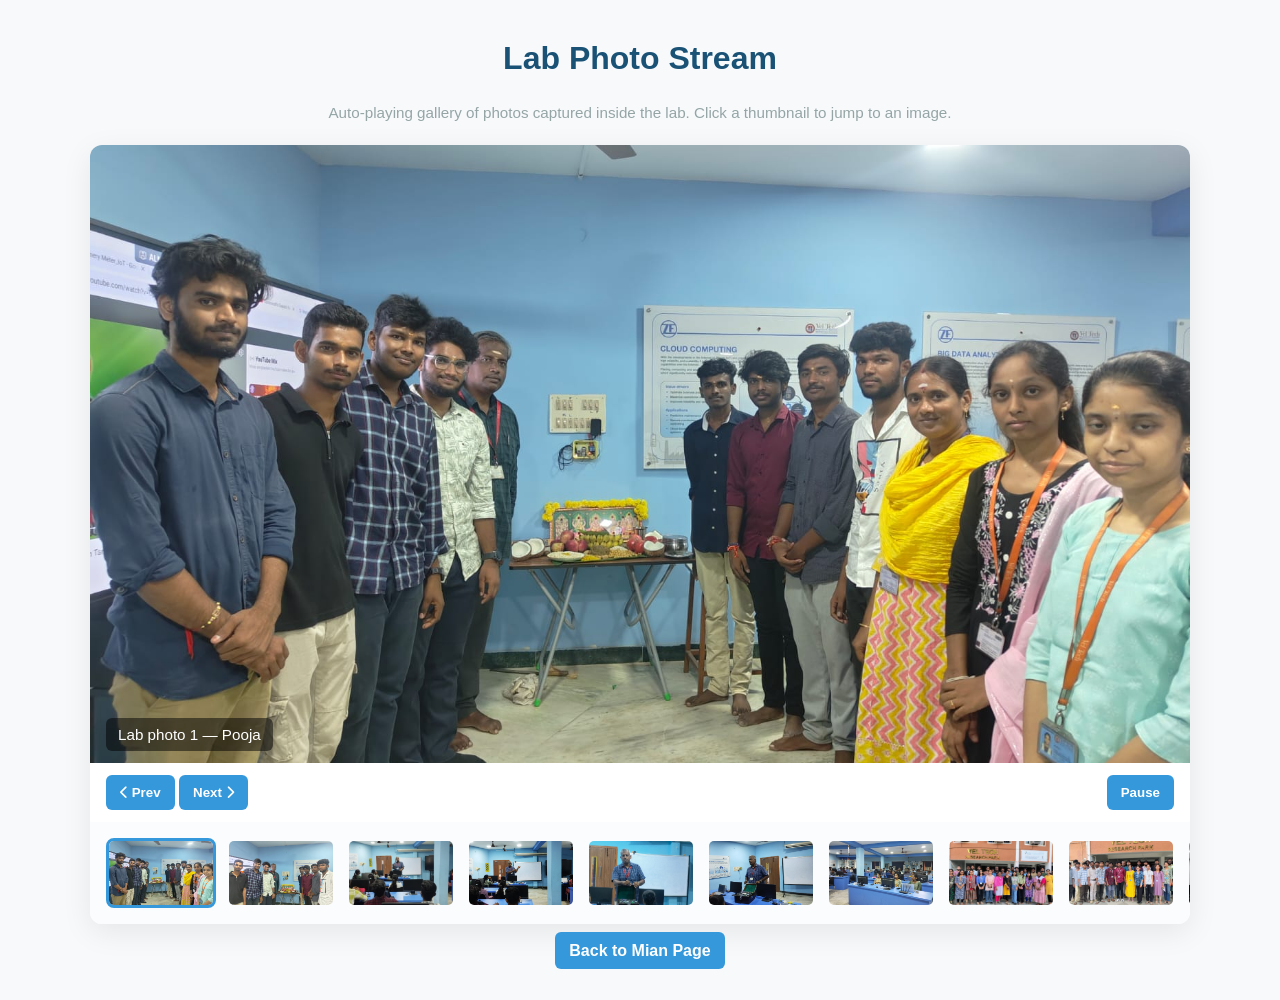
==== lab-images.html @ 705bbbb1 "update" ====
<!DOCTYPE html>
<html lang="en">
<head>
    <meta charset="utf-8">
    <meta name="viewport" content="width=device-width, initial-scale=1">
    <title>Lab Photo Stream</title>
    <link rel="stylesheet" href="https://cdnjs.cloudflare.com/ajax/libs/font-awesome/6.4.0/css/all.min.css">
    <style>
        :root{
            --primary: #1a5276;
            --secondary: #3498db;
            --light: #f7f9fb;
            --dark: #2c3e50;
            --gray: #95a5a6;
        }
        *{box-sizing:border-box}
        body{font-family: 'Segoe UI', Tahoma, Geneva, Verdana, sans-serif; margin:0; background:var(--light); color:var(--dark)}
        .container{width:90%; max-width:1100px; margin:40px auto;}
        .section-title{ text-align:center; margin-bottom:24px }
        .section-title h2{ color:var(--primary); font-size:2rem }
        .carousel{ background:white; border-radius:12px; box-shadow:0 8px 30px rgba(0,0,0,0.08); overflow:hidden }
        .main-slide{ position:relative; width:100%; padding-top:56.25%; /* 16:9 */ }
        .main-slide img{ 
            position:absolute; 
            top:0; left:0; 
            width:100%; 
            height:100%; 
            object-fit:cover;
            transition: opacity 0.6s ease-in-out; /* Fade transition duration */
            opacity: 1;
        }
        .main-slide img.fade-out {
            opacity: 0;
        }
        .caption{ 
            position:absolute; 
            left:16px; 
            bottom:12px; 
            background:rgba(0,0,0,0.5); 
            color:white; 
            padding:8px 12px; 
            border-radius:6px; 
            font-size:0.95rem;
            transition: opacity 0.3s ease-in-out; /* Subtle caption fade */
        }
        .thumbnails{ display:flex; gap:10px; padding:16px; align-items:center; overflow-x:auto; background:#fbfcfd }
        .thumb{ flex:0 0 auto; width:110px; height:70px; border-radius:8px; overflow:hidden; cursor:pointer; border:3px solid transparent }
        .thumb img{ width:100%; height:100%; object-fit:cover }
        .thumb.active{ border-color:var(--secondary) }
        .controls{ display:flex; justify-content:space-between; align-items:center; padding:12px 16px }
        .btn{ background:var(--secondary); color:white; border:none; padding:10px 14px; border-radius:6px; cursor:pointer; font-weight:600 }
        .meta{ color:var(--gray); font-size:0.95rem }

        @media (max-width:600px){ .thumb{ width:90px; height:60px } .caption{ left:10px; right:10px } }
    </style>
</head>
<body>
    <div class="container">
        <div class="section-title">
            <h2>Lab Photo Stream</h2>
            <p class="meta">Auto-playing gallery of photos captured inside the lab. Click a thumbnail to jump to an image.</p>
        </div>

        <div class="carousel" id="carousel">
            <div class="main-slide" id="mainSlide">
                <img src="Images/Gallery/Image1.jpg" alt="Lab photo 1" id="mainImage">
                <div class="caption" id="mainCaption">Lab photo 1 — Prototype testing</div>
            </div>
            <div class="controls">
                <div>
                    <button class="btn" id="prevBtn"><i class="fas fa-chevron-left"></i> Prev</button>
                    <button class="btn" id="nextBtn">Next <i class="fas fa-chevron-right"></i></button>
                </div>
                <div>
                    <button class="btn" id="playPauseBtn">Pause</button>
                </div>
            </div>
            <div class="thumbnails" id="thumbnails">
                <div class="thumb active" data-src="Images/Gallery/Image1.jpg" data-caption="Lab photo 1 — Pooja"><img src="Images/Gallery/Image1.jpg" alt="thumb1"></div>
                <div class="thumb" data-src="Images/Gallery/Image2.jpg" data-caption="Lab photo 2 — Pooja"><img src="Images/Gallery/Image2.jpg" alt="thumb2"></div>
                <div class="thumb" data-src="Images/Gallery/Image5.jpg" data-caption="Lab photo 5 — Workshop"><img src="Images/Gallery/Image5.jpg" alt="thumb5"></div>
                <div class="thumb" data-src="Images/Gallery/image6.jpg" data-caption="Lab photo 6 — Workshop"><img src="Images/Gallery/image6.jpg" alt="thumb6"></div>
                <div class="thumb" data-src="Images/Gallery/image7.jpg" data-caption="Lab photo 7 — Workshop"><img src="Images/Gallery/image7.jpg" alt="thumb7"></div>
                <div class="thumb" data-src="Images/Gallery/Image8.jpg" data-caption="Lab photo 8 — Workshop"><img src="Images/Gallery/Image8.jpg" alt="thumb8"></div>
                <div class="thumb" data-src="Images/Gallery/Image9.jpg" data-caption="Lab photo 9 — Workshop"><img src="Images/Gallery/Image9.jpg" alt="thumb9"></div>
                <div class="thumb" data-src="Images/Gallery/Image3.jpg" data-caption="Lab photo 3 — Workshop"><img src="Images/Gallery/Image3.jpg" alt="thumb3"></div>
                <div class="thumb" data-src="Images/Gallery/Image4.jpg" data-caption="Lab photo 4 — Workshop"><img src="Images/Gallery/Image4.jpg" alt="thumb4"></div>
                <div class="thumb" data-src="Images/Gallery/Image10.jpg" data-caption="Lab photo 10 — Workshop"><img src="Images/Gallery/Image10.jpg" alt="thumb10"></div>
                <div class="thumb" data-src="Images/Gallery/Image11.jpg" data-caption="Lab photo 11 — Internship June-2025"><img src="Images/Gallery/Image11.jpg" alt="thumb11"></div>
                <div class="thumb" data-src="Images/Gallery/Image12.jpg" data-caption="Lab photo 12 — Fun"><img src="Images/Gallery/Image12.jpg" alt="thumb12"></div>
                <div class="thumb" data-src="Images/Gallery/image13.jpg" data-caption="Lab photo 13 — PCB Master"><img src="Images/Gallery/image13.jpg" alt="thumb13"></div>
            </div>
        </div>

        <p style="text-align:center;margin-top:18px"><a href="index.html" class="btn" style="text-decoration:none">Back to Mian Page</a></p>
    </div>

    <script>
        (function(){
            const images = Array.from(document.querySelectorAll('.thumb'));
            const mainImage = document.getElementById('mainImage');
            const mainCaption = document.getElementById('mainCaption');
            const prevBtn = document.getElementById('prevBtn');
            const nextBtn = document.getElementById('nextBtn');
            const playPauseBtn = document.getElementById('playPauseBtn');
            let current = 0;
            let playing = true;
            let interval = null;

            function goTo(index){
                if(index < 0) index = images.length -1;
                if(index >= images.length) index = 0;
                current = index;
                const thumb = images[current];
                const src = thumb.dataset.src;
                const caption = thumb.dataset.caption;

                // Fade out current image and caption
                mainImage.classList.add('fade-out');
                mainCaption.style.opacity = '0.5';

                // After half the transition duration, swap and fade in
                setTimeout(() => {
                    mainImage.src = src;
                    mainCaption.textContent = caption;
                    mainImage.classList.remove('fade-out');
                    mainCaption.style.opacity = '1';
                }, 300); // Matches half of 0.6s transition

                images.forEach(t => t.classList.remove('active'));
                thumb.classList.add('active');
                // Ensure thumbnail visible
                thumb.scrollIntoView({behavior:'smooth', inline:'center'});
            }

            function next(){ goTo(current+1); }
            function prev(){ goTo(current-1); }

            images.forEach((thumb, idx) => {
                thumb.addEventListener('click', ()=>{
                    goTo(idx);
                    pause();
                });
            });

            nextBtn.addEventListener('click', ()=>{ next(); pause(); });
            prevBtn.addEventListener('click', ()=>{ prev(); pause(); });

            function play(){
                playing = true;
                playPauseBtn.textContent = 'Pause';
                interval = setInterval(next, 3000);
            }
            function pause(){
                playing = false;
                playPauseBtn.textContent = 'Play';
                clearInterval(interval);
            }

            playPauseBtn.addEventListener('click', ()=>{
                if(playing) pause(); else play();
            });

            // init
            goTo(0);
            play();
        })();
    </script>
</body>
</html>
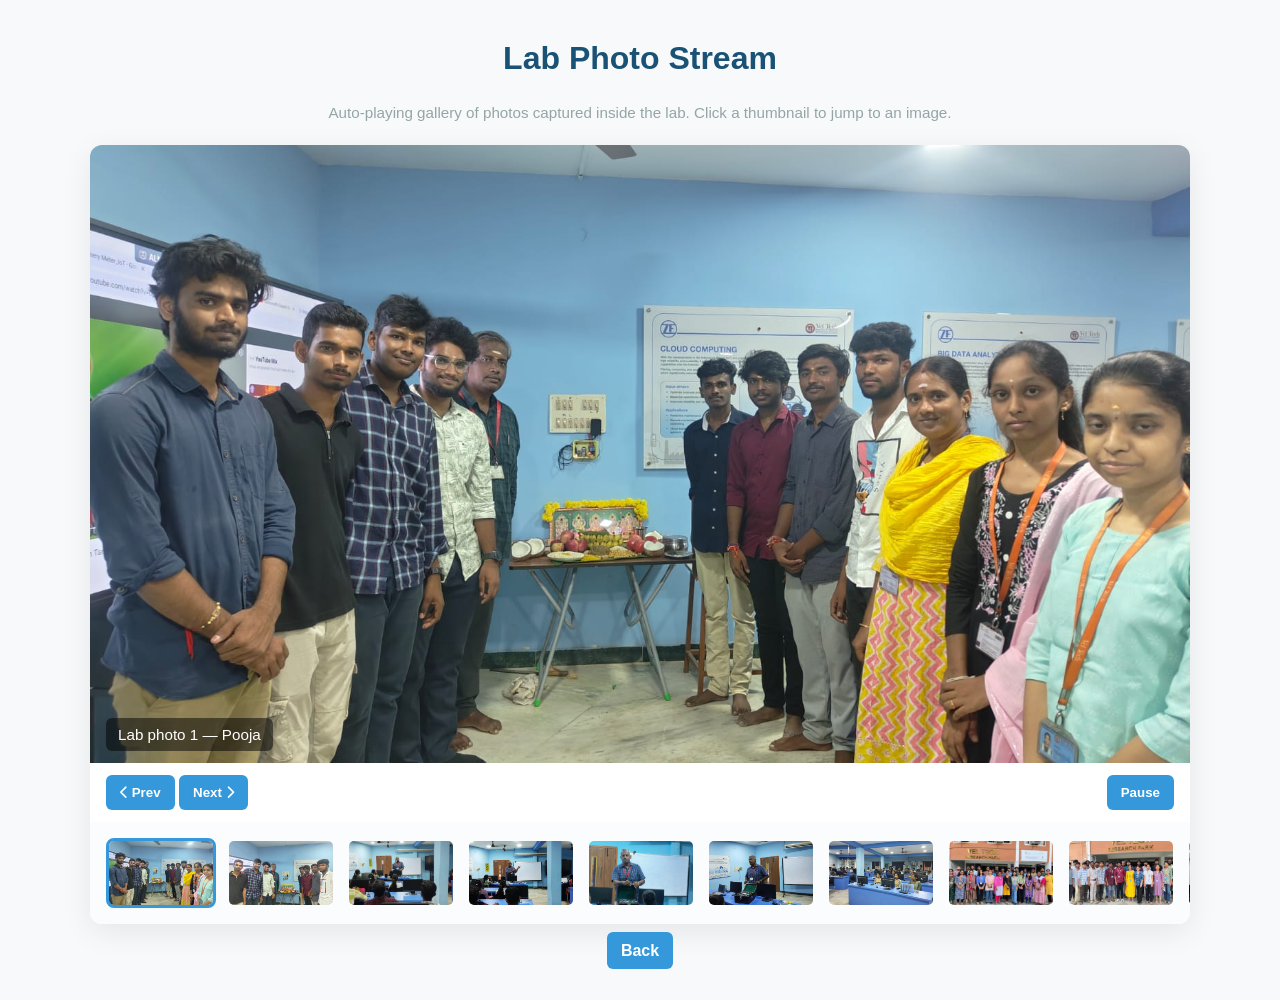
==== commit cba165ca: "commit  for the updation of index.html" ====
--- a/lab-images.html
+++ b/lab-images.html
@@ -92,7 +92,7 @@
             </div>
         </div>
 
-        <p style="text-align:center;margin-top:18px"><a href="index.html" class="btn" style="text-decoration:none">Back to Mian Page</a></p>
+        <p style="text-align:center;margin-top:18px"><a href="index.html" class="btn" style="text-decoration:none">Back</a></p>
     </div>
 
     <script>
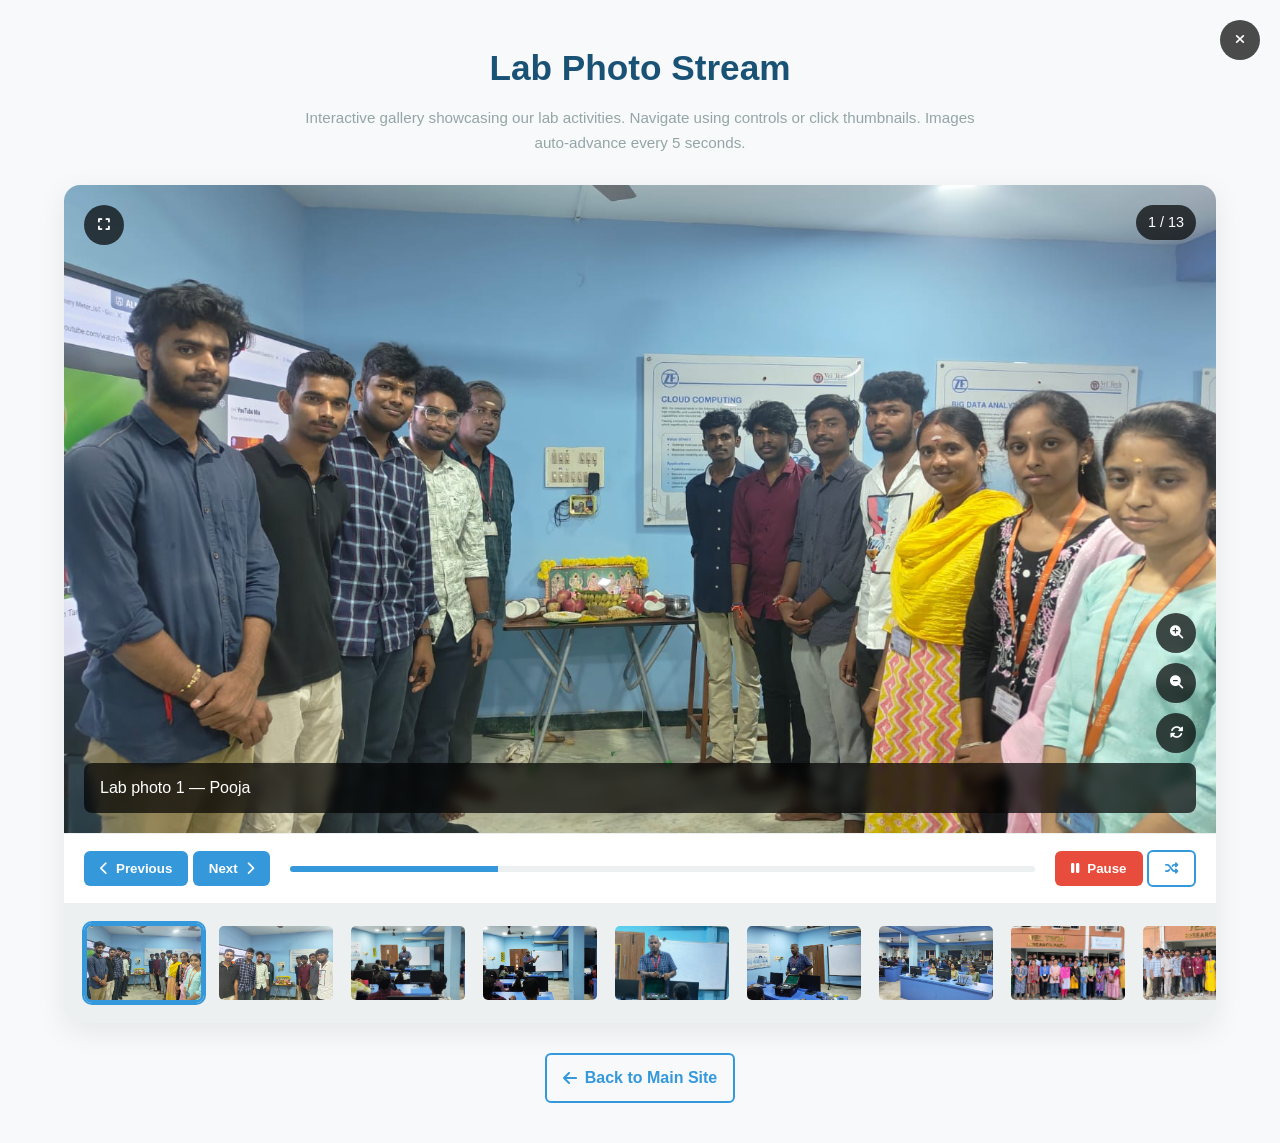
==== commit 1ec3ec6a: "Update index.html and lab-images.html ,newly added datalogger.jpg" ====
--- a/lab-images.html
+++ b/lab-images.html
@@ -6,164 +6,851 @@
     <title>Lab Photo Stream</title>
     <link rel="stylesheet" href="https://cdnjs.cloudflare.com/ajax/libs/font-awesome/6.4.0/css/all.min.css">
     <style>
-        :root{
+        :root {
             --primary: #1a5276;
+            --primary-dark: #14415d;
             --secondary: #3498db;
+            --secondary-dark: #2980b9;
+            --accent: #e74c3c;
             --light: #f7f9fb;
             --dark: #2c3e50;
             --gray: #95a5a6;
-        }
-        *{box-sizing:border-box}
-        body{font-family: 'Segoe UI', Tahoma, Geneva, Verdana, sans-serif; margin:0; background:var(--light); color:var(--dark)}
-        .container{width:90%; max-width:1100px; margin:40px auto;}
-        .section-title{ text-align:center; margin-bottom:24px }
-        .section-title h2{ color:var(--primary); font-size:2rem }
-        .carousel{ background:white; border-radius:12px; box-shadow:0 8px 30px rgba(0,0,0,0.08); overflow:hidden }
-        .main-slide{ position:relative; width:100%; padding-top:56.25%; /* 16:9 */ }
-        .main-slide img{ 
-            position:absolute; 
-            top:0; left:0; 
-            width:100%; 
-            height:100%; 
-            object-fit:cover;
-            transition: opacity 0.6s ease-in-out; /* Fade transition duration */
+            --gray-light: #ecf0f1;
+            --shadow: 0 8px 30px rgba(0,0,0,0.08);
+            --shadow-lg: 0 15px 40px rgba(0,0,0,0.12);
+            --transition: all 0.3s ease;
+            --transition-slow: all 0.5s ease;
+        }
+        
+        * {
+            box-sizing: border-box;
+            margin: 0;
+            padding: 0;
+        }
+        
+        body {
+            font-family: 'Segoe UI', Tahoma, Geneva, Verdana, sans-serif;
+            margin: 0;
+            background: var(--light);
+            color: var(--dark);
+            line-height: 1.6;
+        }
+        
+        /* Prevent image dragging */
+        img {
+            -webkit-user-drag: none;
+            -khtml-user-drag: none;
+            -moz-user-drag: none;
+            -o-user-drag: none;
+            user-drag: none;
+        }
+        
+        .container {
+            width: 90%;
+            max-width: 1200px;
+            margin: 40px auto;
+        }
+        
+        .section-title {
+            text-align: center;
+            margin-bottom: 30px;
+        }
+        
+        .section-title h2 {
+            color: var(--primary);
+            font-size: 2.2rem;
+            margin-bottom: 10px;
+        }
+        
+        .section-title p {
+            color: var(--gray);
+            max-width: 700px;
+            margin: 0 auto;
+        }
+        
+        .carousel {
+            background: white;
+            border-radius: 16px;
+            box-shadow: var(--shadow);
+            overflow: hidden;
+            transition: var(--transition);
+        }
+        
+        .carousel:hover {
+            box-shadow: var(--shadow-lg);
+        }
+        
+        .main-slide {
+            position: relative;
+            width: 100%;
+            padding-top: 56.25%; /* 16:9 aspect ratio */
+            overflow: hidden;
+        }
+        
+        .main-slide img {
+            position: absolute;
+            top: 0;
+            left: 0;
+            width: 100%;
+            height: 100%;
+            object-fit: cover;
+            transition: opacity 0.6s ease-in-out;
             opacity: 1;
         }
+        
         .main-slide img.fade-out {
             opacity: 0;
         }
-        .caption{ 
-            position:absolute; 
-            left:16px; 
-            bottom:12px; 
-            background:rgba(0,0,0,0.5); 
-            color:white; 
-            padding:8px 12px; 
-            border-radius:6px; 
-            font-size:0.95rem;
-            transition: opacity 0.3s ease-in-out; /* Subtle caption fade */
-        }
-        .thumbnails{ display:flex; gap:10px; padding:16px; align-items:center; overflow-x:auto; background:#fbfcfd }
-        .thumb{ flex:0 0 auto; width:110px; height:70px; border-radius:8px; overflow:hidden; cursor:pointer; border:3px solid transparent }
-        .thumb img{ width:100%; height:100%; object-fit:cover }
-        .thumb.active{ border-color:var(--secondary) }
-        .controls{ display:flex; justify-content:space-between; align-items:center; padding:12px 16px }
-        .btn{ background:var(--secondary); color:white; border:none; padding:10px 14px; border-radius:6px; cursor:pointer; font-weight:600 }
-        .meta{ color:var(--gray); font-size:0.95rem }
-
-        @media (max-width:600px){ .thumb{ width:90px; height:60px } .caption{ left:10px; right:10px } }
+        
+        .caption {
+            position: absolute;
+            left: 20px;
+            bottom: 20px;
+            right: 20px;
+            background: rgba(0,0,0,0.7);
+            color: white;
+            padding: 12px 16px;
+            border-radius: 8px;
+            font-size: 1rem;
+            transition: var(--transition);
+            backdrop-filter: blur(5px);
+        }
+        
+        .image-counter {
+            position: absolute;
+            top: 20px;
+            right: 20px;
+            background: rgba(0,0,0,0.7);
+            color: white;
+            padding: 6px 12px;
+            border-radius: 20px;
+            font-size: 0.9rem;
+            backdrop-filter: blur(5px);
+        }
+        
+        .thumbnails {
+            display: flex;
+            gap: 12px;
+            padding: 20px;
+            align-items: center;
+            overflow-x: auto;
+            background: var(--gray-light);
+            scrollbar-width: thin;
+            scrollbar-color: var(--secondary) var(--gray-light);
+        }
+        
+        .thumbnails::-webkit-scrollbar {
+            height: 8px;
+        }
+        
+        .thumbnails::-webkit-scrollbar-track {
+            background: var(--gray-light);
+            border-radius: 4px;
+        }
+        
+        .thumbnails::-webkit-scrollbar-thumb {
+            background: var(--secondary);
+            border-radius: 4px;
+        }
+        
+        .thumb {
+            flex: 0 0 auto;
+            width: 120px;
+            height: 80px;
+            border-radius: 8px;
+            overflow: hidden;
+            cursor: pointer;
+            border: 3px solid transparent;
+            transition: var(--transition);
+            position: relative;
+        }
+        
+        .thumb:hover {
+            transform: translateY(-5px);
+            box-shadow: 0 5px 15px rgba(0,0,0,0.1);
+        }
+        
+        .thumb img {
+            width: 100%;
+            height: 100%;
+            object-fit: cover;
+            transition: var(--transition);
+        }
+        
+        .thumb:hover img {
+            transform: scale(1.1);
+        }
+        
+        .thumb.active {
+            border-color: var(--secondary);
+            box-shadow: 0 0 0 2px var(--secondary);
+        }
+        
+        .thumb-overlay {
+            position: absolute;
+            bottom: 0;
+            left: 0;
+            right: 0;
+            background: linear-gradient(transparent, rgba(0,0,0,0.7));
+            color: white;
+            padding: 4px 6px;
+            font-size: 0.7rem;
+            opacity: 0;
+            transition: var(--transition);
+        }
+        
+        .thumb:hover .thumb-overlay {
+            opacity: 1;
+        }
+        
+        .controls {
+            display: flex;
+            justify-content: space-between;
+            align-items: center;
+            padding: 16px 20px;
+            background: white;
+            border-top: 1px solid var(--gray-light);
+        }
+        
+        .btn {
+            background: var(--secondary);
+            color: white;
+            border: none;
+            padding: 10px 16px;
+            border-radius: 6px;
+            cursor: pointer;
+            font-weight: 600;
+            transition: var(--transition);
+            display: inline-flex;
+            align-items: center;
+            gap: 8px;
+        }
+        
+        .btn:hover {
+            background: var(--secondary-dark);
+            transform: translateY(-2px);
+        }
+        
+        .btn:active {
+            transform: translateY(0);
+        }
+        
+        .btn-accent {
+            background: var(--accent);
+        }
+        
+        .btn-accent:hover {
+            background: #c0392b;
+        }
+        
+        .btn-outline {
+            background: transparent;
+            border: 2px solid var(--secondary);
+            color: var(--secondary);
+        }
+        
+        .btn-outline:hover {
+            background: var(--secondary);
+            color: white;
+        }
+        
+        .meta {
+            color: var(--gray);
+            font-size: 0.95rem;
+        }
+        
+        .progress-container {
+            flex: 1;
+            height: 6px;
+            background: var(--gray-light);
+            border-radius: 3px;
+            margin: 0 20px;
+            overflow: hidden;
+        }
+        
+        .progress-bar {
+            height: 100%;
+            background: var(--secondary);
+            width: 0%;
+            transition: width 0.3s ease;
+        }
+        
+        .fullscreen-btn {
+            position: absolute;
+            top: 20px;
+            left: 20px;
+            background: rgba(0,0,0,0.7);
+            color: white;
+            border: none;
+            width: 40px;
+            height: 40px;
+            border-radius: 50%;
+            display: flex;
+            align-items: center;
+            justify-content: center;
+            cursor: pointer;
+            transition: var(--transition);
+            backdrop-filter: blur(5px);
+        }
+        
+        .fullscreen-btn:hover {
+            background: rgba(0,0,0,0.9);
+            transform: scale(1.1);
+        }
+        
+        .carousel.fullscreen {
+            position: fixed;
+            top: 0;
+            left: 0;
+            width: 100%;
+            height: 100%;
+            z-index: 1000;
+            border-radius: 0;
+            margin: 0;
+        }
+        
+        .carousel.fullscreen .main-slide {
+            padding-top: 70vh;
+        }
+        
+        .carousel.fullscreen .thumbnails {
+            position: absolute;
+            bottom: 0;
+            left: 0;
+            right: 0;
+            background: rgba(0,0,0,0.8);
+            padding: 15px;
+        }
+        
+        .carousel.fullscreen .controls {
+            position: absolute;
+            bottom: 120px;
+            left: 0;
+            right: 0;
+            background: transparent;
+            border: none;
+        }
+        
+        .carousel.fullscreen .btn {
+            background: rgba(255,255,255,0.2);
+            backdrop-filter: blur(10px);
+        }
+        
+        .carousel.fullscreen .btn:hover {
+            background: rgba(255,255,255,0.3);
+        }
+        
+        .carousel.fullscreen .progress-container {
+            background: rgba(255,255,255,0.2);
+        }
+        
+        .carousel.fullscreen .close-fullscreen {
+            display: block;
+        }
+        
+        .close-fullscreen {
+            display: none;
+            position: absolute;
+            top: 20px;
+            right: 20px;
+            background: rgba(0,0,0,0.7);
+            color: white;
+            border: none;
+            width: 40px;
+            height: 40px;
+            border-radius: 50%;
+            display: flex;
+            align-items: center;
+            justify-content: center;
+            cursor: pointer;
+            transition: var(--transition);
+            z-index: 1001;
+            backdrop-filter: blur(5px);
+        }
+        
+        .close-fullscreen:hover {
+            background: rgba(0,0,0,0.9);
+            transform: scale(1.1);
+        }
+        
+        .zoom-controls {
+            position: absolute;
+            bottom: 80px;
+            right: 20px;
+            display: flex;
+            flex-direction: column;
+            gap: 10px;
+        }
+        
+        .zoom-btn {
+            background: rgba(0,0,0,0.7);
+            color: white;
+            border: none;
+            width: 40px;
+            height: 40px;
+            border-radius: 50%;
+            display: flex;
+            align-items: center;
+            justify-content: center;
+            cursor: pointer;
+            transition: var(--transition);
+            backdrop-filter: blur(5px);
+        }
+        
+        .zoom-btn:hover {
+            background: rgba(0,0,0,0.9);
+            transform: scale(1.1);
+        }
+        
+        @media (max-width: 768px) {
+            .container {
+                width: 95%;
+                margin: 20px auto;
+            }
+            
+            .section-title h2 {
+                font-size: 1.8rem;
+            }
+            
+            .thumb {
+                width: 100px;
+                height: 70px;
+            }
+            
+            .controls {
+                flex-direction: column;
+                gap: 15px;
+            }
+            
+            .progress-container {
+                width: 100%;
+                margin: 0;
+            }
+            
+            .carousel.fullscreen .main-slide {
+                padding-top: 60vh;
+            }
+        }
+        
+        @media (max-width: 480px) {
+            .thumb {
+                width: 80px;
+                height: 60px;
+            }
+            
+            .caption {
+                left: 10px;
+                bottom: 10px;
+                right: 10px;
+                font-size: 0.9rem;
+                padding: 8px 12px;
+            }
+            
+            .btn {
+                padding: 8px 12px;
+                font-size: 0.9rem;
+            }
+        }
     </style>
 </head>
 <body>
     <div class="container">
         <div class="section-title">
             <h2>Lab Photo Stream</h2>
-            <p class="meta">Auto-playing gallery of photos captured inside the lab. Click a thumbnail to jump to an image.</p>
+            <p class="meta">Interactive gallery showcasing our lab activities. Navigate using controls or click thumbnails. Images auto-advance every 5 seconds.</p>
         </div>
 
         <div class="carousel" id="carousel">
             <div class="main-slide" id="mainSlide">
                 <img src="Images/Gallery/Image1.jpg" alt="Lab photo 1" id="mainImage">
                 <div class="caption" id="mainCaption">Lab photo 1 — Prototype testing</div>
+                <div class="image-counter" id="imageCounter">1 / 13</div>
+                
+                <button class="fullscreen-btn" id="fullscreenBtn" title="Fullscreen">
+                    <i class="fas fa-expand"></i>
+                </button>
+                
+                <div class="zoom-controls">
+                    <button class="zoom-btn" id="zoomInBtn" title="Zoom In">
+                        <i class="fas fa-search-plus"></i>
+                    </button>
+                    <button class="zoom-btn" id="zoomOutBtn" title="Zoom Out">
+                        <i class="fas fa-search-minus"></i>
+                    </button>
+                    <button class="zoom-btn" id="resetZoomBtn" title="Reset Zoom">
+                        <i class="fas fa-sync-alt"></i>
+                    </button>
+                </div>
             </div>
+            
+            <button class="close-fullscreen" id="closeFullscreen">
+                <i class="fas fa-times"></i>
+            </button>
+            
             <div class="controls">
                 <div>
-                    <button class="btn" id="prevBtn"><i class="fas fa-chevron-left"></i> Prev</button>
-                    <button class="btn" id="nextBtn">Next <i class="fas fa-chevron-right"></i></button>
+                    <button class="btn" id="prevBtn">
+                        <i class="fas fa-chevron-left"></i> Previous
+                    </button>
+                    <button class="btn" id="nextBtn">
+                        Next <i class="fas fa-chevron-right"></i>
+                    </button>
                 </div>
+                
+                <div class="progress-container">
+                    <div class="progress-bar" id="progressBar"></div>
+                </div>
+                
                 <div>
-                    <button class="btn" id="playPauseBtn">Pause</button>
+                    <button class="btn btn-accent" id="playPauseBtn">
+                        <i class="fas fa-pause"></i> Pause
+                    </button>
+                    <button class="btn btn-outline" id="shuffleBtn" title="Shuffle">
+                        <i class="fas fa-random"></i>
+                    </button>
                 </div>
             </div>
+            
             <div class="thumbnails" id="thumbnails">
-                <div class="thumb active" data-src="Images/Gallery/Image1.jpg" data-caption="Lab photo 1 — Pooja"><img src="Images/Gallery/Image1.jpg" alt="thumb1"></div>
-                <div class="thumb" data-src="Images/Gallery/Image2.jpg" data-caption="Lab photo 2 — Pooja"><img src="Images/Gallery/Image2.jpg" alt="thumb2"></div>
-                <div class="thumb" data-src="Images/Gallery/Image5.jpg" data-caption="Lab photo 5 — Workshop"><img src="Images/Gallery/Image5.jpg" alt="thumb5"></div>
-                <div class="thumb" data-src="Images/Gallery/image6.jpg" data-caption="Lab photo 6 — Workshop"><img src="Images/Gallery/image6.jpg" alt="thumb6"></div>
-                <div class="thumb" data-src="Images/Gallery/image7.jpg" data-caption="Lab photo 7 — Workshop"><img src="Images/Gallery/image7.jpg" alt="thumb7"></div>
-                <div class="thumb" data-src="Images/Gallery/Image8.jpg" data-caption="Lab photo 8 — Workshop"><img src="Images/Gallery/Image8.jpg" alt="thumb8"></div>
-                <div class="thumb" data-src="Images/Gallery/Image9.jpg" data-caption="Lab photo 9 — Workshop"><img src="Images/Gallery/Image9.jpg" alt="thumb9"></div>
-                <div class="thumb" data-src="Images/Gallery/Image3.jpg" data-caption="Lab photo 3 — Workshop"><img src="Images/Gallery/Image3.jpg" alt="thumb3"></div>
-                <div class="thumb" data-src="Images/Gallery/Image4.jpg" data-caption="Lab photo 4 — Workshop"><img src="Images/Gallery/Image4.jpg" alt="thumb4"></div>
-                <div class="thumb" data-src="Images/Gallery/Image10.jpg" data-caption="Lab photo 10 — Workshop"><img src="Images/Gallery/Image10.jpg" alt="thumb10"></div>
-                <div class="thumb" data-src="Images/Gallery/Image11.jpg" data-caption="Lab photo 11 — Internship June-2025"><img src="Images/Gallery/Image11.jpg" alt="thumb11"></div>
-                <div class="thumb" data-src="Images/Gallery/Image12.jpg" data-caption="Lab photo 12 — Fun"><img src="Images/Gallery/Image12.jpg" alt="thumb12"></div>
-                <div class="thumb" data-src="Images/Gallery/image13.jpg" data-caption="Lab photo 13 — PCB Master"><img src="Images/Gallery/image13.jpg" alt="thumb13"></div>
+                <!-- Thumbnails will be populated by JavaScript -->
             </div>
         </div>
 
-        <p style="text-align:center;margin-top:18px"><a href="index.html" class="btn" style="text-decoration:none">Back</a></p>
+        <p style="text-align:center; margin-top:30px">
+            <a href="index.html" class="btn btn-outline" style="text-decoration:none">
+                <i class="fas fa-arrow-left"></i> Back to Main Site
+            </a>
+        </p>
     </div>
 
     <script>
         (function(){
-            const images = Array.from(document.querySelectorAll('.thumb'));
+            // Image data
+            const images = [
+                { src: "Images/Gallery/Image1.jpg", caption: "Lab photo 1 — Pooja" },
+                { src: "Images/Gallery/Image2.jpg", caption: "Lab photo 2 — Pooja" },
+                { src: "Images/Gallery/Image5.jpg", caption: "Lab photo 5 — Workshop" },
+                { src: "Images/Gallery/image6.jpg", caption: "Lab photo 6 — Workshop" },
+                { src: "Images/Gallery/image7.jpg", caption: "Lab photo 7 — Workshop" },
+                { src: "Images/Gallery/Image8.jpg", caption: "Lab photo 8 — Workshop" },
+                { src: "Images/Gallery/Image9.jpg", caption: "Lab photo 9 — Workshop" },
+                { src: "Images/Gallery/Image3.jpg", caption: "Lab photo 3 — Workshop" },
+                { src: "Images/Gallery/Image4.jpg", caption: "Lab photo 4 — Workshop" },
+                { src: "Images/Gallery/Image10.jpg", caption: "Lab photo 10 — Workshop" },
+                { src: "Images/Gallery/Image11.jpg", caption: "Lab photo 11 — Internship June-2025" },
+                { src: "Images/Gallery/Image12.jpg", caption: "Lab photo 12 — Fun" },
+                { src: "Images/Gallery/image13.jpg", caption: "Lab photo 13 — PCB Master" }
+            ];
+            
+            // DOM elements
             const mainImage = document.getElementById('mainImage');
             const mainCaption = document.getElementById('mainCaption');
+            const imageCounter = document.getElementById('imageCounter');
+            const thumbnailsContainer = document.getElementById('thumbnails');
             const prevBtn = document.getElementById('prevBtn');
             const nextBtn = document.getElementById('nextBtn');
             const playPauseBtn = document.getElementById('playPauseBtn');
-            let current = 0;
-            let playing = true;
+            const shuffleBtn = document.getElementById('shuffleBtn');
+            const progressBar = document.getElementById('progressBar');
+            const fullscreenBtn = document.getElementById('fullscreenBtn');
+            const closeFullscreenBtn = document.getElementById('closeFullscreen');
+            const zoomInBtn = document.getElementById('zoomInBtn');
+            const zoomOutBtn = document.getElementById('zoomOutBtn');
+            const resetZoomBtn = document.getElementById('resetZoomBtn');
+            const carousel = document.getElementById('carousel');
+            
+            // State variables
+            let currentIndex = 0;
+            let isPlaying = true;
             let interval = null;
+            let progressInterval = null;
+            let isFullscreen = false;
+            let zoomLevel = 1;
+            const autoPlayDelay = 5000; // 5 seconds
+            
+            // Initialize thumbnails
+            function initThumbnails() {
+                thumbnailsContainer.innerHTML = '';
+                
+                images.forEach((image, index) => {
+                    const thumb = document.createElement('div');
+                    thumb.className = 'thumb';
+                    if (index === 0) thumb.classList.add('active');
+                    
+                    thumb.innerHTML = `
+                        <img src="${image.src}" alt="${image.caption}">
+                        <div class="thumb-overlay">${index + 1}</div>
+                    `;
+                    
+                    thumb.dataset.index = index;
+                    thumb.addEventListener('click', () => {
+                        goToImage(index);
+                        pause();
+                    });
 
-            function goTo(index){
-                if(index < 0) index = images.length -1;
-                if(index >= images.length) index = 0;
-                current = index;
-                const thumb = images[current];
-                const src = thumb.dataset.src;
-                const caption = thumb.dataset.caption;
+                    // Prevent right-click on thumbnail images
+                    const thumbImg = thumb.querySelector('img');
+                    thumbImg.addEventListener('contextmenu', (e) => e.preventDefault());
+                    thumbImg.ondragstart = () => false;
+                    
+                    thumbnailsContainer.appendChild(thumb);
+                });
 
-                // Fade out current image and caption
+                // Prevent right-click on main image
+                mainImage.addEventListener('contextmenu', (e) => e.preventDefault());
+                mainImage.ondragstart = () => false;
+            }
+            
+            // Go to specific image
+            function goToImage(index) {
+                if (index < 0) index = images.length - 1;
+                if (index >= images.length) index = 0;
+                
+                currentIndex = index;
+                const image = images[currentIndex];
+                
+                // Fade out current image
                 mainImage.classList.add('fade-out');
-                mainCaption.style.opacity = '0.5';
-
-                // After half the transition duration, swap and fade in
+                
+                // Update after fade transition
                 setTimeout(() => {
-                    mainImage.src = src;
-                    mainCaption.textContent = caption;
+                    mainImage.src = image.src;
+                    mainImage.alt = image.caption;
+                    mainCaption.textContent = image.caption;
+                    imageCounter.textContent = `${currentIndex + 1} / ${images.length}`;
                     mainImage.classList.remove('fade-out');
-                    mainCaption.style.opacity = '1';
-                }, 300); // Matches half of 0.6s transition
-
-                images.forEach(t => t.classList.remove('active'));
-                thumb.classList.add('active');
-                // Ensure thumbnail visible
-                thumb.scrollIntoView({behavior:'smooth', inline:'center'});
-            }
-
-            function next(){ goTo(current+1); }
-            function prev(){ goTo(current-1); }
-
-            images.forEach((thumb, idx) => {
-                thumb.addEventListener('click', ()=>{
-                    goTo(idx);
+                    
+                    // Update active thumbnail
+                    document.querySelectorAll('.thumb').forEach((thumb, i) => {
+                        thumb.classList.toggle('active', i === currentIndex);
+                    });
+                    
+                    // Ensure active thumbnail is visible
+                    const activeThumb = document.querySelector('.thumb.active');
+                    if (activeThumb) {
+                        activeThumb.scrollIntoView({
+                            behavior: 'smooth',
+                            block: 'nearest',
+                            inline: 'center'
+                        });
+                    }
+                    
+                    // Reset progress bar
+                    resetProgressBar();
+                }, 300);
+            }
+            
+            // Next image
+            function nextImage() {
+                goToImage(currentIndex + 1);
+            }
+            
+            // Previous image
+            function prevImage() {
+                goToImage(currentIndex - 1);
+            }
+            
+            // Play slideshow
+            function play() {
+                isPlaying = true;
+                playPauseBtn.innerHTML = '<i class="fas fa-pause"></i> Pause';
+                interval = setInterval(nextImage, autoPlayDelay);
+                startProgressBar();
+            }
+            
+            // Pause slideshow
+            function pause() {
+                isPlaying = false;
+                playPauseBtn.innerHTML = '<i class="fas fa-play"></i> Play';
+                clearInterval(interval);
+                clearInterval(progressInterval);
+            }
+            
+            // Toggle play/pause
+            function togglePlayPause() {
+                if (isPlaying) {
+                    pause();
+                } else {
+                    play();
+                }
+            }
+            
+            // Shuffle images
+            function shuffleImages() {
+                // Fisher-Yates shuffle algorithm
+                for (let i = images.length - 1; i > 0; i--) {
+                    const j = Math.floor(Math.random() * (i + 1));
+                    [images[i], images[j]] = [images[j], images[i]];
+                }
+                
+                // Reinitialize thumbnails and go to first image
+                initThumbnails();
+                goToImage(0);
+                
+                // Show shuffle feedback
+                shuffleBtn.style.backgroundColor = 'var(--accent)';
+                setTimeout(() => {
+                    shuffleBtn.style.backgroundColor = '';
+                }, 500);
+            }
+            
+            // Progress bar functions
+            function startProgressBar() {
+                progressBar.style.width = '0%';
+                let progress = 0;
+                const increment = 100 / (autoPlayDelay / 100);
+                
+                progressInterval = setInterval(() => {
+                    progress += increment;
+                    progressBar.style.width = `${progress}%`;
+                    
+                    if (progress >= 100) {
+                        clearInterval(progressInterval);
+                    }
+                }, 100);
+            }
+            
+            function resetProgressBar() {
+                clearInterval(progressInterval);
+                if (isPlaying) {
+                    startProgressBar();
+                } else {
+                    progressBar.style.width = '0%';
+                }
+            }
+            
+            // Fullscreen functions
+            function enterFullscreen() {
+                carousel.classList.add('fullscreen');
+                isFullscreen = true;
+                document.body.style.overflow = 'hidden';
+            }
+            
+            function exitFullscreen() {
+                carousel.classList.remove('fullscreen');
+                isFullscreen = false;
+                document.body.style.overflow = 'auto';
+            }
+            
+            function toggleFullscreen() {
+                if (isFullscreen) {
+                    exitFullscreen();
+                } else {
+                    enterFullscreen();
+                }
+            }
+            
+            // Zoom functions
+            function zoomIn() {
+                if (zoomLevel < 3) {
+                    zoomLevel += 0.25;
+                    applyZoom();
+                }
+            }
+            
+            function zoomOut() {
+                if (zoomLevel > 0.5) {
+                    zoomLevel -= 0.25;
+                    applyZoom();
+                }
+            }
+            
+            function resetZoom() {
+                zoomLevel = 1;
+                applyZoom();
+            }
+            
+            function applyZoom() {
+                mainImage.style.transform = `scale(${zoomLevel})`;
+                mainImage.style.transformOrigin = 'center center';
+            }
+            
+            // Keyboard navigation
+            function handleKeydown(e) {
+                if (e.key === 'ArrowLeft') {
+                    prevImage();
+                    pause();
+                } else if (e.key === 'ArrowRight') {
+                    nextImage();
+                    pause();
+                } else if (e.key === ' ') {
+                    e.preventDefault();
+                    togglePlayPause();
+                } else if (e.key === 'Escape' && isFullscreen) {
+                    exitFullscreen();
+                } else if (e.key === 'f' || e.key === 'F') {
+                    toggleFullscreen();
+                }
+            }
+            
+            // Initialize event listeners
+            function initEventListeners() {
+                prevBtn.addEventListener('click', () => {
+                    prevImage();
                     pause();
                 });
-            });
-
-            nextBtn.addEventListener('click', ()=>{ next(); pause(); });
-            prevBtn.addEventListener('click', ()=>{ prev(); pause(); });
-
-            function play(){
-                playing = true;
-                playPauseBtn.textContent = 'Pause';
-                interval = setInterval(next, 3000);
-            }
-            function pause(){
-                playing = false;
-                playPauseBtn.textContent = 'Play';
-                clearInterval(interval);
-            }
-
-            playPauseBtn.addEventListener('click', ()=>{
-                if(playing) pause(); else play();
-            });
-
-            // init
-            goTo(0);
-            play();
+                
+                nextBtn.addEventListener('click', () => {
+                    nextImage();
+                    pause();
+                });
+                
+                playPauseBtn.addEventListener('click', togglePlayPause);
+                
+                shuffleBtn.addEventListener('click', shuffleImages);
+                
+                fullscreenBtn.addEventListener('click', toggleFullscreen);
+                
+                closeFullscreenBtn.addEventListener('click', exitFullscreen);
+                
+                zoomInBtn.addEventListener('click', zoomIn);
+                
+                zoomOutBtn.addEventListener('click', zoomOut);
+                
+                resetZoomBtn.addEventListener('click', resetZoom);
+                
+                document.addEventListener('keydown', handleKeydown);
+                
+                // Swipe support for touch devices
+                let touchStartX = 0;
+                let touchEndX = 0;
+                
+                carousel.addEventListener('touchstart', e => {
+                    touchStartX = e.changedTouches[0].screenX;
+                });
+                
+                carousel.addEventListener('touchend', e => {
+                    touchEndX = e.changedTouches[0].screenX;
+                    handleSwipe();
+                });
+                
+                function handleSwipe() {
+                    const swipeThreshold = 50;
+                    
+                    if (touchEndX < touchStartX - swipeThreshold) {
+                        // Swipe left - next image
+                        nextImage();
+                        pause();
+                    }
+                    
+                    if (touchEndX > touchStartX + swipeThreshold) {
+                        // Swipe right - previous image
+                        prevImage();
+                        pause();
+                    }
+                }
+            }
+            
+            // Initialize the gallery
+            function init() {
+                initThumbnails();
+                initEventListeners();
+                goToImage(0);
+                play();
+            }
+            
+            // Start the gallery
+            init();
         })();
     </script>
 </body>
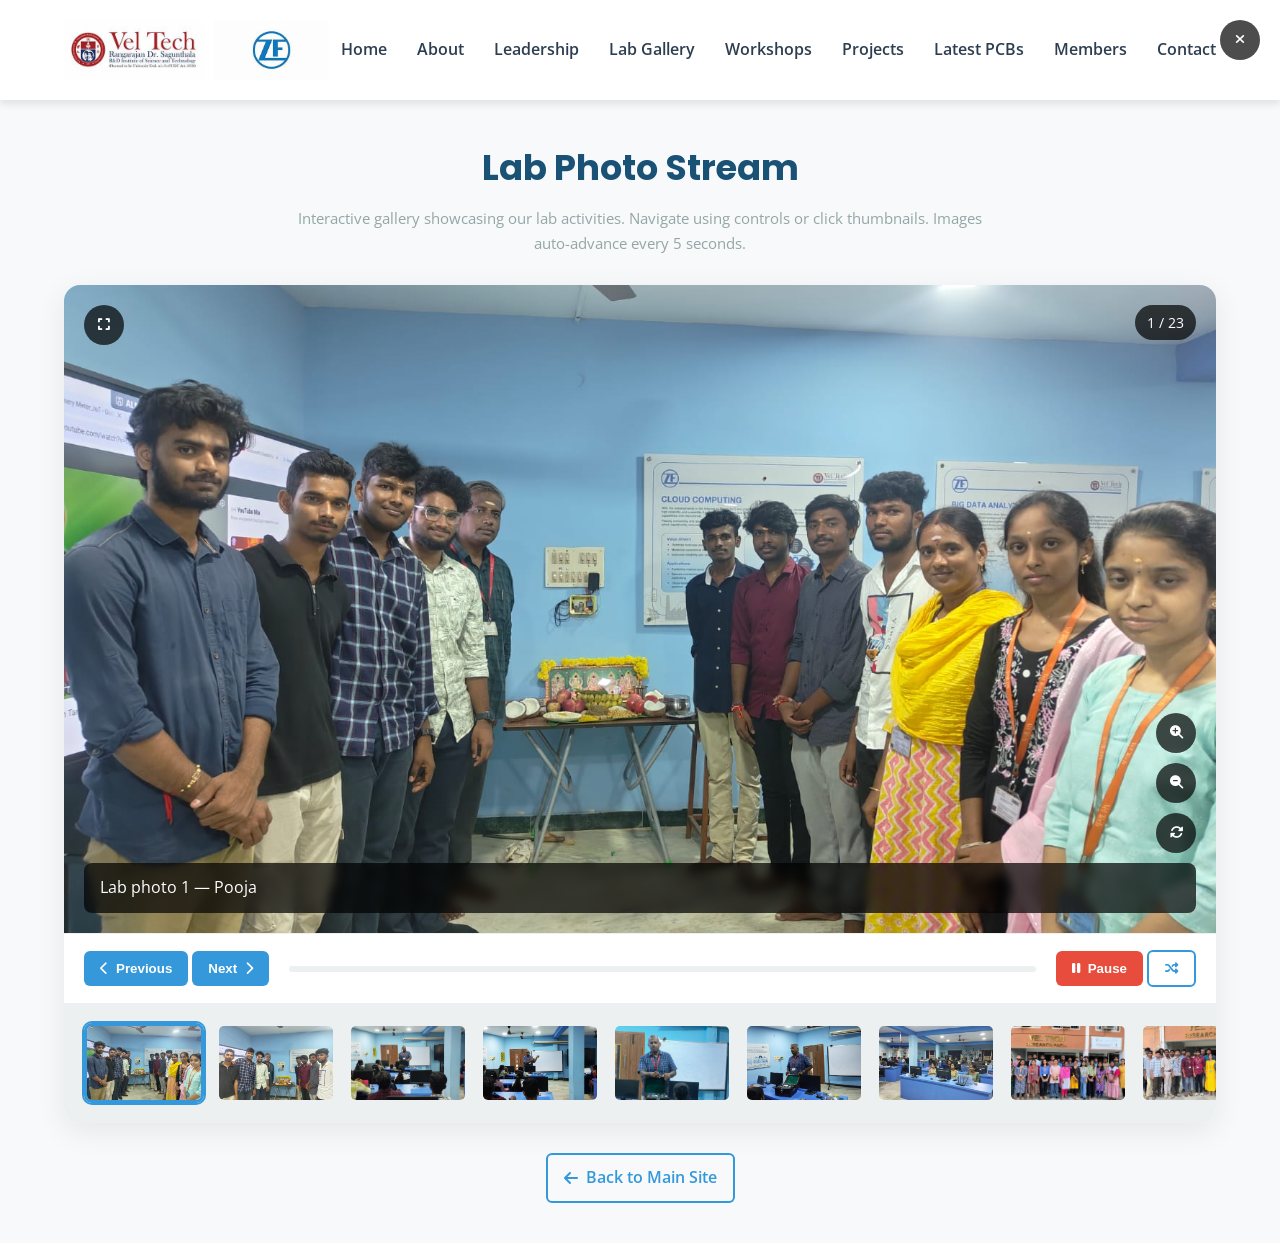
==== commit d81c9448: "updated entire page" ====
--- a/lab-images.html
+++ b/lab-images.html
@@ -5,6 +5,9 @@
     <meta name="viewport" content="width=device-width, initial-scale=1">
     <title>Lab Photo Stream</title>
     <link rel="stylesheet" href="https://cdnjs.cloudflare.com/ajax/libs/font-awesome/6.4.0/css/all.min.css">
+    <link rel="preconnect" href="https://fonts.googleapis.com">
+    <link rel="preconnect" href="https://fonts.gstatic.com" crossorigin>
+    <link href="https://fonts.googleapis.com/css2?family=Open+Sans:wght@400;500;600&family=Poppins:wght@500;600;700&display=swap" rel="stylesheet">
     <style>
         :root {
             --primary: #1a5276;
@@ -16,10 +19,16 @@
             --dark: #2c3e50;
             --gray: #95a5a6;
             --gray-light: #ecf0f1;
+            --white: #ffffff;
             --shadow: 0 8px 30px rgba(0,0,0,0.08);
+            --shadow-md: 0 4px 8px rgba(0,0,0,0.1);
             --shadow-lg: 0 15px 40px rgba(0,0,0,0.12);
             --transition: all 0.3s ease;
             --transition-slow: all 0.5s ease;
+            
+            /* Typography */
+            --font-primary: 'Open Sans', sans-serif;
+            --font-heading: 'Poppins', sans-serif;
         }
         
         * {
@@ -29,13 +38,121 @@
         }
         
         body {
-            font-family: 'Segoe UI', Tahoma, Geneva, Verdana, sans-serif;
+            font-family: var(--font-primary);
             margin: 0;
             background: var(--light);
             color: var(--dark);
             line-height: 1.6;
         }
         
+        /* ===== HEADER & NAVIGATION ===== */
+        header {
+            background-color: var(--white);
+            box-shadow: var(--shadow-md);
+            position: sticky;
+            width: 100%;
+            top: 0;
+            z-index: 1000;
+            transition: var(--transition);
+        }
+        
+        .navbar {
+            display: flex;
+            justify-content: space-between;
+            align-items: center;
+            padding: 1.25rem 0;
+            width: 90%;
+            max-width: 1200px;
+            margin: 0 auto;
+        }
+        
+        .logo-container {
+            display: flex;
+            align-items: center;
+            gap: 0.625rem;
+        }
+        
+        .funding-logo {
+            height: 60px;
+            width: auto;
+        }
+        
+        .nav-links {
+            display: flex;
+            gap: 1.875rem;
+            list-style: none;
+        }
+        
+        .nav-links a {
+            font-weight: 600;
+            color: var(--dark);
+            position: relative;
+            padding: 0.5rem 0;
+            text-decoration: none;
+            font-family: var(--font-primary);
+        }
+        
+        .nav-links a::after {
+            content: '';
+            position: absolute;
+            bottom: 0;
+            left: 0;
+            width: 0;
+            height: 2px;
+            background-color: var(--secondary);
+            transition: var(--transition);
+        }
+        
+        .nav-links a:hover {
+            color: var(--secondary);
+        }
+        
+        .nav-links a:hover::after {
+            width: 100%;
+        }
+        
+        .menu-toggle {
+            display: none;
+            cursor: pointer;
+            font-size: 1.5rem;
+            color: var(--dark);
+        }
+        
+        @media (max-width: 992px) {
+            .funding-logo {
+                height: 50px;
+            }
+        }
+        
+        @media (max-width: 768px) {
+            .menu-toggle {
+                display: block;
+            }
+            
+            .nav-links {
+                position: fixed;
+                top: 80px;
+                left: 0;
+                width: 100%;
+                background-color: var(--white);
+                flex-direction: column;
+                align-items: center;
+                padding: 1.25rem 0;
+                box-shadow: var(--shadow-lg);
+                transform: translateY(-150%);
+                transition: var(--transition);
+                z-index: 999;
+            }
+            
+            .nav-links.active {
+                transform: translateY(0);
+            }
+            
+            .nav-links li {
+                margin: 0.9375rem 0;
+            }
+        }
+
         /* Prevent image dragging */
         img {
             -webkit-user-drag: none;
@@ -60,6 +177,7 @@
             color: var(--primary);
             font-size: 2.2rem;
             margin-bottom: 10px;
+            font-family: var(--font-heading);
         }
         
         .section-title p {
@@ -454,6 +572,31 @@
     </style>
 </head>
 <body>
+    <header>
+        <div class="navbar">
+            <div class="logo-container">
+                <img src="Images/Veltech.jpeg" alt="University" class="funding-logo">
+                <img src="Images/Zf.jpeg" alt="Company" class="funding-logo">
+            </div>
+
+            <ul class="nav-links">
+                <li class="nav-item"><a href="index.html#home">Home</a></li>
+                <li class="nav-item"><a href="index.html#about">About</a></li>
+                <li class="nav-item"><a href="index.html#leadership">Leadership</a></li>
+                <li class="nav-item"><a href="index.html#gallery">Lab Gallery</a></li>
+                <li class="nav-item"><a href="index.html#workshops">Workshops</a></li>
+                <li class="nav-item"><a href="index.html#projects">Projects</a></li>
+                <li class="nav-item"><a href="index.html#pcbs">Latest PCBs</a></li>
+                <li class="nav-item"><a href="index.html#members">Members</a></li>
+                <li class="nav-item"><a href="index.html#contact">Contact</a></li>
+            </ul>
+
+            <div class="menu-toggle">
+                <i class="fas fa-bars"></i>
+            </div>
+        </div>
+    </header>
+
     <div class="container">
         <div class="section-title">
             <h2>Lab Photo Stream</h2>
@@ -539,7 +682,17 @@
                 { src: "Images/Gallery/Image10.jpg", caption: "Lab photo 10 — Workshop" },
                 { src: "Images/Gallery/Image11.jpg", caption: "Lab photo 11 — Internship June-2025" },
                 { src: "Images/Gallery/Image12.jpg", caption: "Lab photo 12 — Fun" },
-                { src: "Images/Gallery/image13.jpg", caption: "Lab photo 13 — PCB Master" }
+                { src: "Images/Gallery/image13.jpg", caption: "Lab photo 13 — PCB Master" },
+                { src: "Images/labGallery/ResearchArea.png", caption: "Main Research Area" },
+                { src: "Images/labGallery/Labspace.jpg", caption: "Lab Space" },
+                { src: "Images/labGallery/Equipment.jpg", caption: "Equipment" },
+                { src: "Images/labGallery/Soldering.jpg", caption: "Soldering Station" },
+                { src: "https://images.unsplash.com/photo-1581092921461-eab62e97a780?ixlib=rb-1.2.1&auto=format&fit=crop&w=1350&q=80", caption: "Assembling" },
+                { src: "Images/labGallery/Working.jpg", caption: "Working & Performing Tasks" },
+                { src: "Images/labGallery/Pcbdevelop.jpg", caption: "Developing PCB" },
+                { src: "Images/labGallery/prototype.jpg", caption: "Testing Prototype" },
+                { src: "Images/labGallery/PcbMaster.jpg", caption: "PCB-Designer" },
+                { src: "Images/labGallery/Discussion.jpg", caption: "Discussion" }
             ];
             
             // DOM elements
@@ -561,7 +714,7 @@
             
             // State variables
             let currentIndex = 0;
-            let isPlaying = true;
+            let isPlaying = false;
             let interval = null;
             let progressInterval = null;
             let isFullscreen = false;
@@ -846,7 +999,12 @@
                 initThumbnails();
                 initEventListeners();
                 goToImage(0);
-                play();
+                // play();
+                
+                // Mobile Menu Toggle
+                document.querySelector('.menu-toggle').addEventListener('click', function() {
+                    document.querySelector('.nav-links').classList.toggle('active');
+                });
             }
             
             // Start the gallery
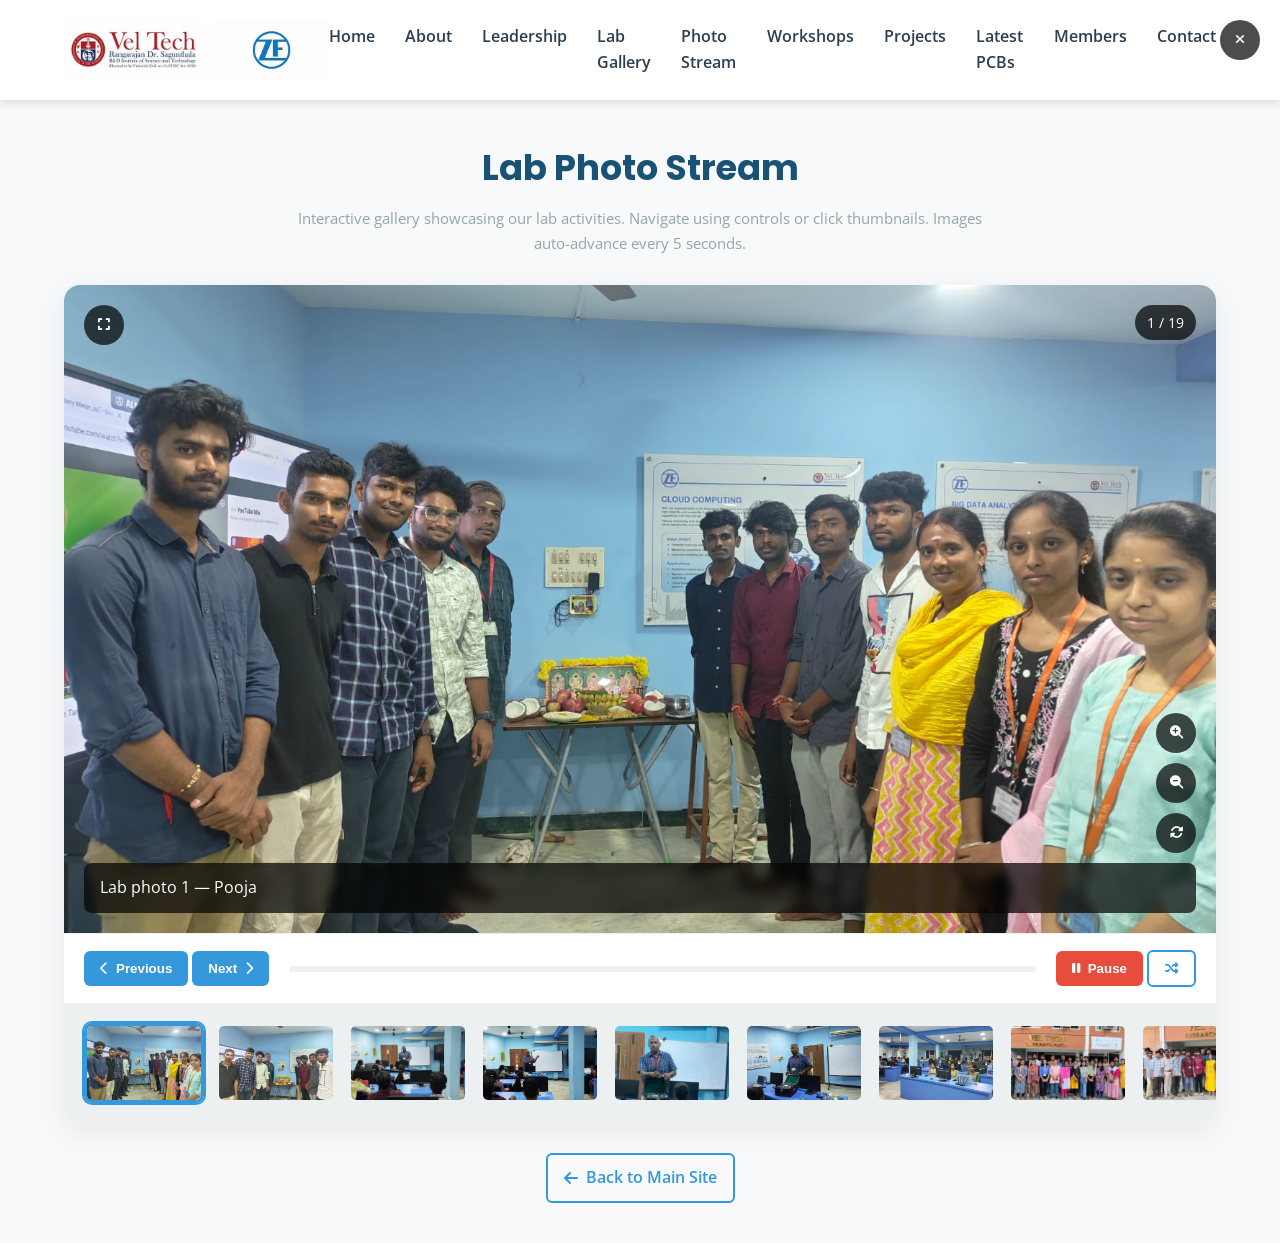
==== commit 7a7b3201: "updated html files" ====
--- a/lab-images.html
+++ b/lab-images.html
@@ -584,6 +584,7 @@
                 <li class="nav-item"><a href="index.html#about">About</a></li>
                 <li class="nav-item"><a href="index.html#leadership">Leadership</a></li>
                 <li class="nav-item"><a href="index.html#gallery">Lab Gallery</a></li>
+                <li class="nav-item"><a href="lab-images.html">Photo Stream</a></li>
                 <li class="nav-item"><a href="index.html#workshops">Workshops</a></li>
                 <li class="nav-item"><a href="index.html#projects">Projects</a></li>
                 <li class="nav-item"><a href="index.html#pcbs">Latest PCBs</a></li>
@@ -669,31 +670,7 @@
     <script>
         (function(){
             // Image data
-            const images = [
-                { src: "Images/Gallery/Image1.jpg", caption: "Lab photo 1 — Pooja" },
-                { src: "Images/Gallery/Image2.jpg", caption: "Lab photo 2 — Pooja" },
-                { src: "Images/Gallery/Image5.jpg", caption: "Lab photo 5 — Workshop" },
-                { src: "Images/Gallery/image6.jpg", caption: "Lab photo 6 — Workshop" },
-                { src: "Images/Gallery/image7.jpg", caption: "Lab photo 7 — Workshop" },
-                { src: "Images/Gallery/Image8.jpg", caption: "Lab photo 8 — Workshop" },
-                { src: "Images/Gallery/Image9.jpg", caption: "Lab photo 9 — Workshop" },
-                { src: "Images/Gallery/Image3.jpg", caption: "Lab photo 3 — Workshop" },
-                { src: "Images/Gallery/Image4.jpg", caption: "Lab photo 4 — Workshop" },
-                { src: "Images/Gallery/Image10.jpg", caption: "Lab photo 10 — Workshop" },
-                { src: "Images/Gallery/Image11.jpg", caption: "Lab photo 11 — Internship June-2025" },
-                { src: "Images/Gallery/Image12.jpg", caption: "Lab photo 12 — Fun" },
-                { src: "Images/Gallery/image13.jpg", caption: "Lab photo 13 — PCB Master" },
-                { src: "Images/labGallery/ResearchArea.png", caption: "Main Research Area" },
-                { src: "Images/labGallery/Labspace.jpg", caption: "Lab Space" },
-                { src: "Images/labGallery/Equipment.jpg", caption: "Equipment" },
-                { src: "Images/labGallery/Soldering.jpg", caption: "Soldering Station" },
-                { src: "https://images.unsplash.com/photo-1581092921461-eab62e97a780?ixlib=rb-1.2.1&auto=format&fit=crop&w=1350&q=80", caption: "Assembling" },
-                { src: "Images/labGallery/Working.jpg", caption: "Working & Performing Tasks" },
-                { src: "Images/labGallery/Pcbdevelop.jpg", caption: "Developing PCB" },
-                { src: "Images/labGallery/prototype.jpg", caption: "Testing Prototype" },
-                { src: "Images/labGallery/PcbMaster.jpg", caption: "PCB-Designer" },
-                { src: "Images/labGallery/Discussion.jpg", caption: "Discussion" }
-            ];
+            let images = [];
             
             // DOM elements
             const mainImage = document.getElementById('mainImage');
@@ -996,10 +973,15 @@
             
             // Initialize the gallery
             function init() {
-                initThumbnails();
-                initEventListeners();
-                goToImage(0);
-                // play();
+                fetch('lab-images.json')
+                    .then(response => response.json())
+                    .then(data => {
+                        images = data;
+                        initThumbnails();
+                        initEventListeners();
+                        goToImage(0);
+                    })
+                    .catch(error => console.error('Error loading gallery images:', error));
                 
                 // Mobile Menu Toggle
                 document.querySelector('.menu-toggle').addEventListener('click', function() {
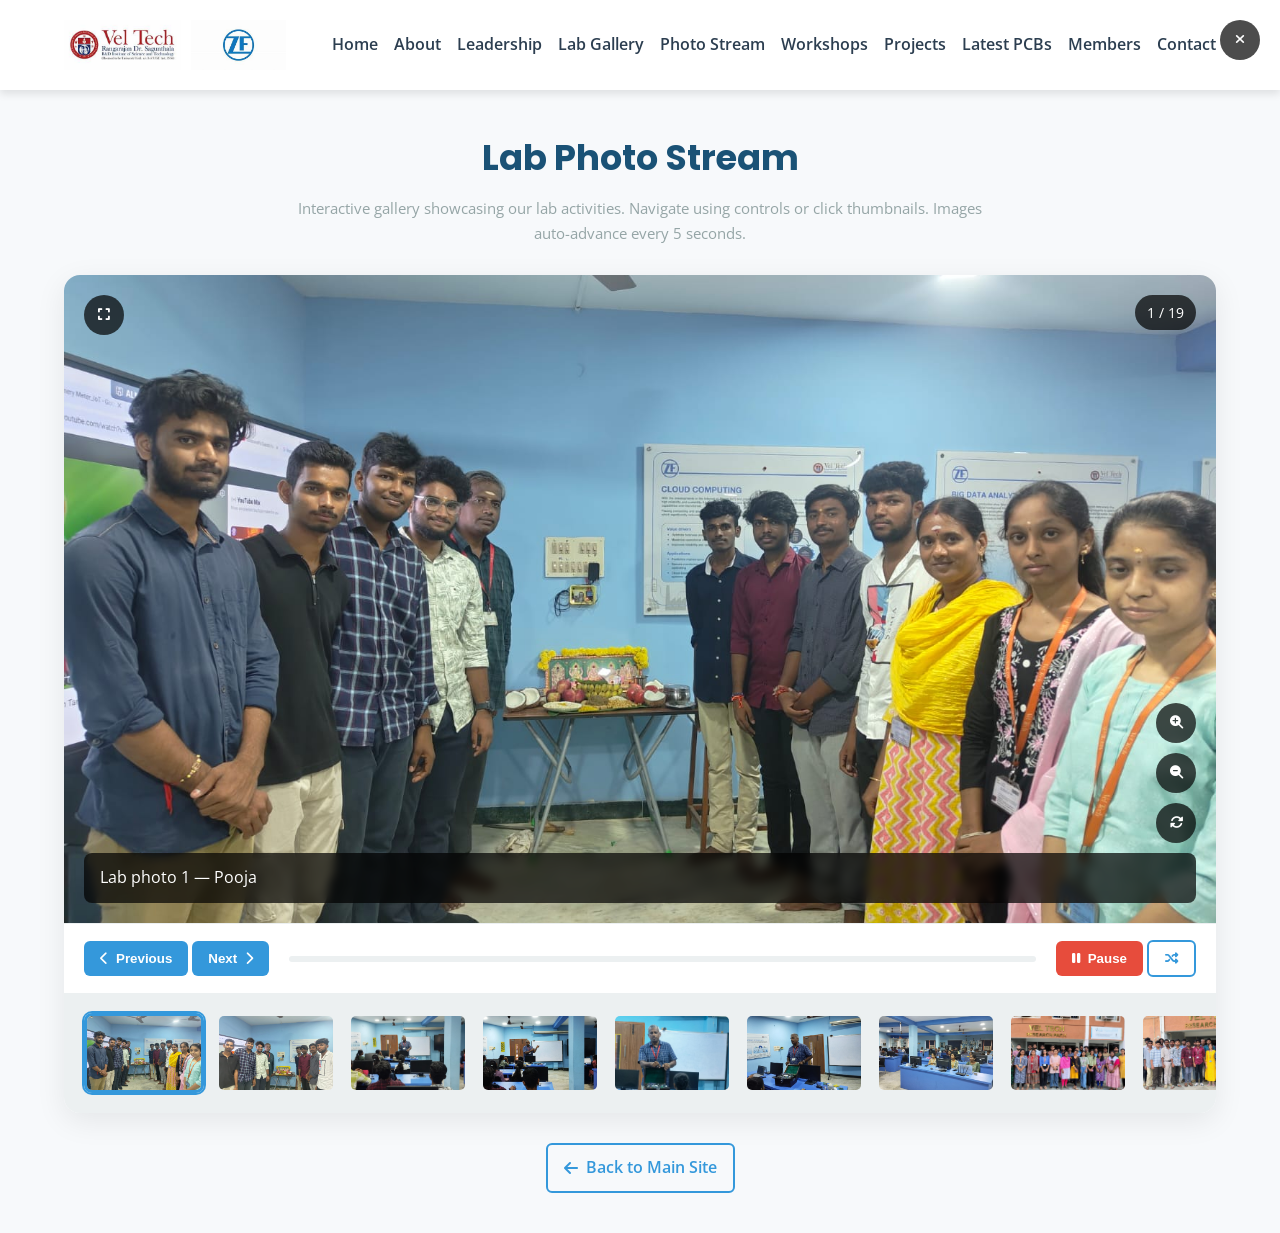
==== commit c85af27b: "Update project and ignore build artifacts" ====
--- a/lab-images.html
+++ b/lab-images.html
@@ -73,13 +73,13 @@
         }
         
         .funding-logo {
-            height: 60px;
+            height: 50px;
             width: auto;
         }
         
         .nav-links {
             display: flex;
-            gap: 1.875rem;
+            gap: 1rem;
             list-style: none;
         }
         
@@ -118,20 +118,14 @@
             color: var(--dark);
         }
         
-        @media (max-width: 992px) {
-            .funding-logo {
-                height: 50px;
-            }
-        }
-        
-        @media (max-width: 768px) {
+        @media (max-width: 1200px) {
             .menu-toggle {
                 display: block;
             }
             
             .nav-links {
                 position: fixed;
-                top: 80px;
+                top: 90px;
                 left: 0;
                 width: 100%;
                 background-color: var(--white);
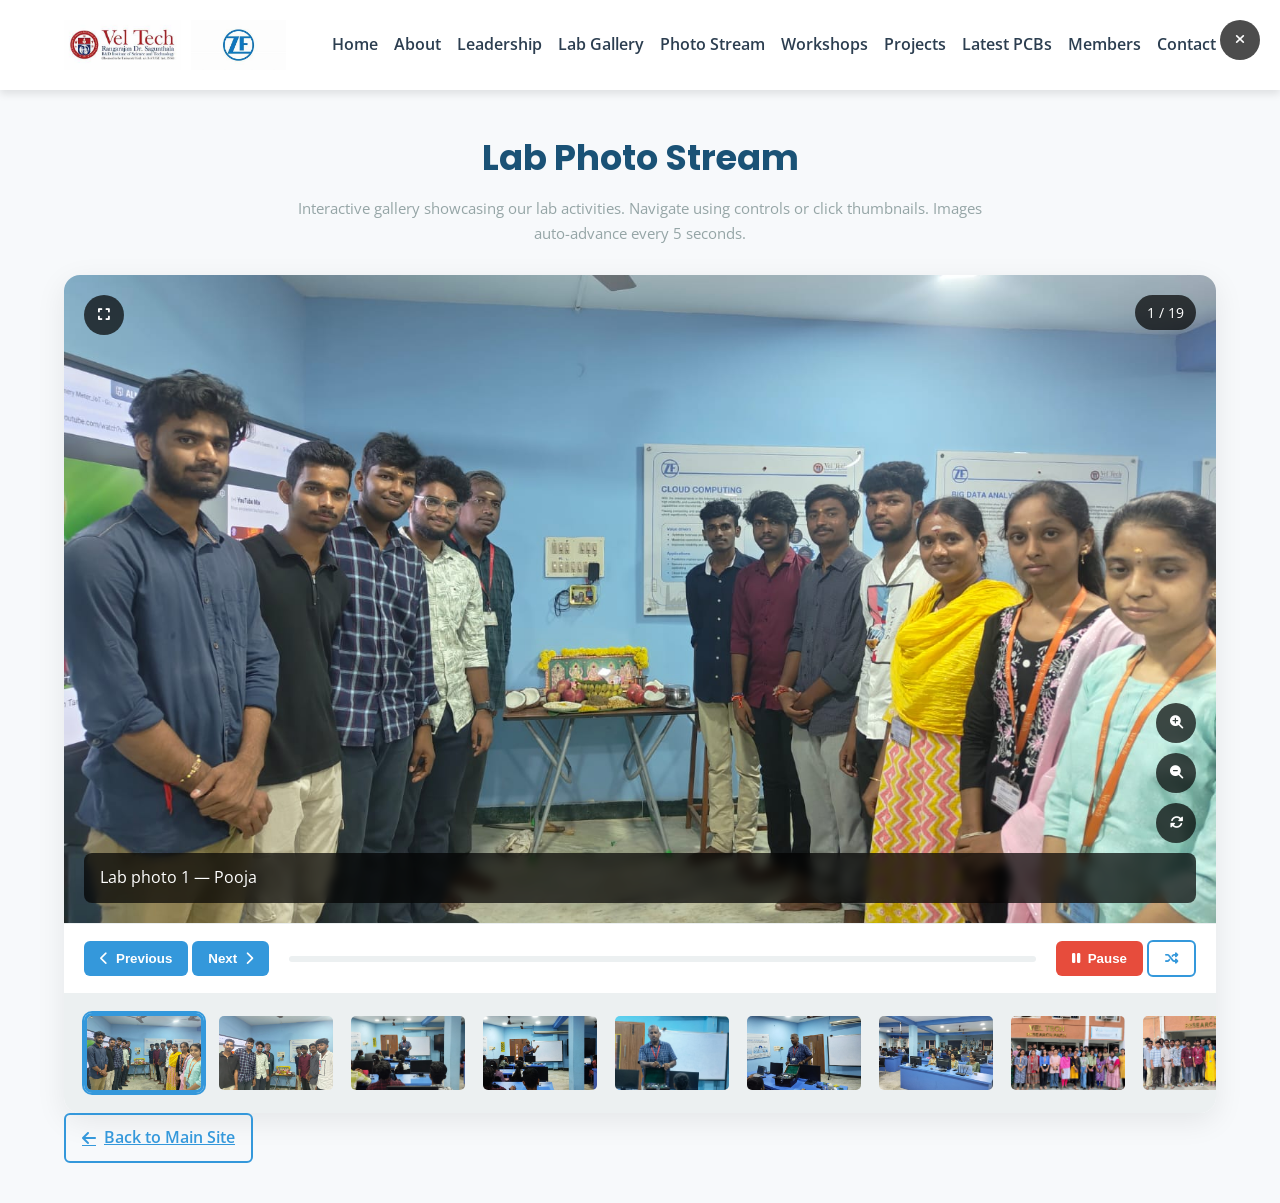
==== commit aaae8b5f: "updated readme file" ====
--- a/lab-images.html
+++ b/lab-images.html
@@ -153,7 +153,7 @@
             -khtml-user-drag: none;
             -moz-user-drag: none;
             -o-user-drag: none;
-            user-drag: none;
+            -webkit-user-drag: none;
         }
         
         .container {
@@ -225,6 +225,7 @@
             border-radius: 8px;
             font-size: 1rem;
             transition: var(--transition);
+            -webkit-backdrop-filter: blur(5px);
             backdrop-filter: blur(5px);
         }
         
@@ -237,6 +238,7 @@
             padding: 6px 12px;
             border-radius: 20px;
             font-size: 0.9rem;
+            -webkit-backdrop-filter: blur(5px);
             backdrop-filter: blur(5px);
         }
         
@@ -402,6 +404,7 @@
             justify-content: center;
             cursor: pointer;
             transition: var(--transition);
+            -webkit-backdrop-filter: blur(5px);
             backdrop-filter: blur(5px);
         }
         
@@ -445,6 +448,7 @@
         
         .carousel.fullscreen .btn {
             background: rgba(255,255,255,0.2);
+            -webkit-backdrop-filter: blur(10px);
             backdrop-filter: blur(10px);
         }
         
@@ -477,6 +481,7 @@
             cursor: pointer;
             transition: var(--transition);
             z-index: 1001;
+            -webkit-backdrop-filter: blur(5px);
             backdrop-filter: blur(5px);
         }
         
@@ -506,6 +511,7 @@
             justify-content: center;
             cursor: pointer;
             transition: var(--transition);
+            -webkit-backdrop-filter: blur(5px);
             backdrop-filter: blur(5px);
         }
         
@@ -621,7 +627,7 @@
                 </div>
             </div>
             
-            <button class="close-fullscreen" id="closeFullscreen">
+            <button class="close-fullscreen" id="closeFullscreen" title="Close Fullscreen" aria-label="Close Fullscreen">
                 <i class="fas fa-times"></i>
             </button>
             
@@ -654,8 +660,8 @@
             </div>
         </div>
 
-        <p style="text-align:center; margin-top:30px">
-            <a href="index.html" class="btn btn-outline" style="text-decoration:none">
+        <p class="text-center mt-30">
+            <a href="index.html" class="btn btn-outline no-decoration">
                 <i class="fas fa-arrow-left"></i> Back to Main Site
             </a>
         </p>
